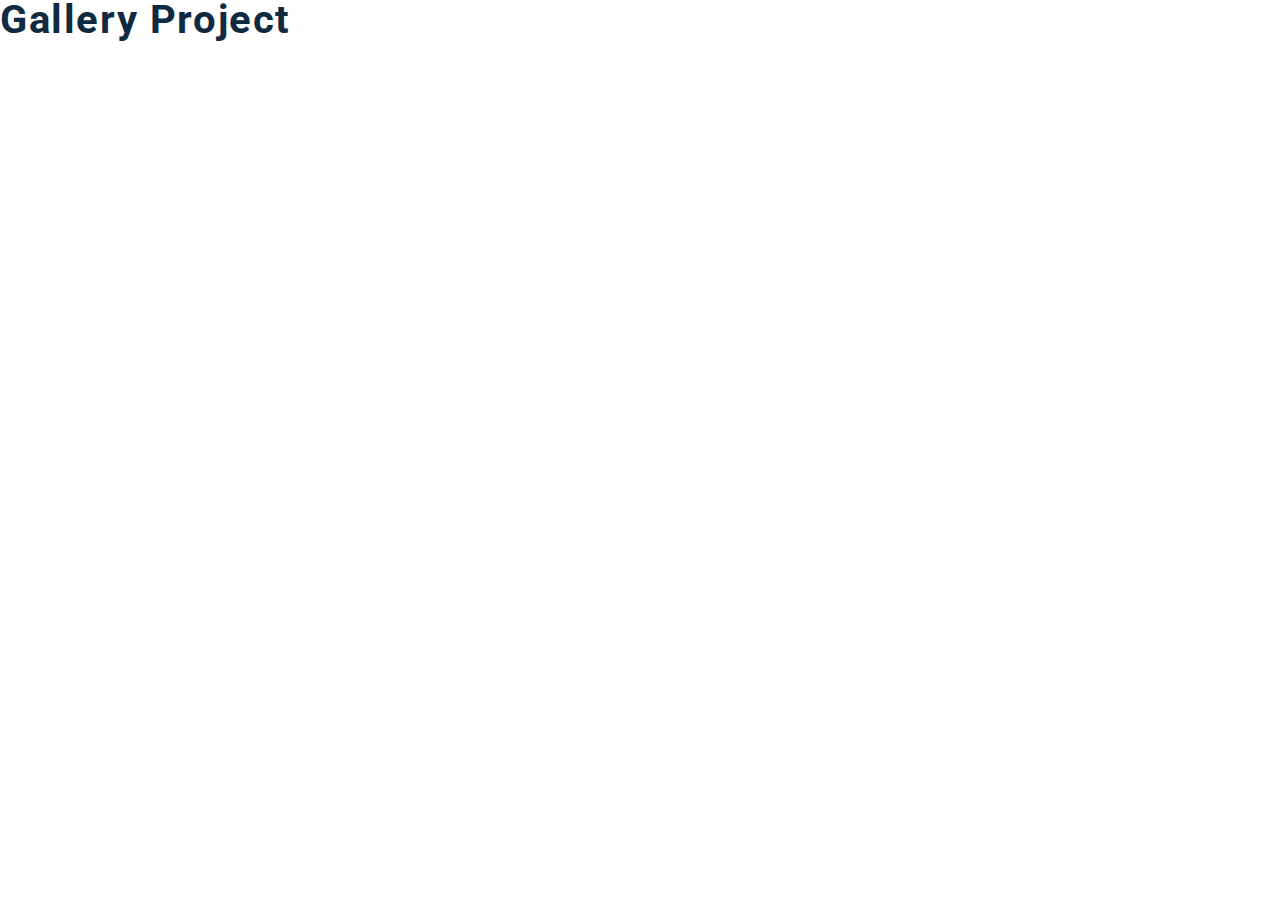
==== gallery/index.html @ 56b57bf1 "Gallery project start" ====
<!DOCTYPE html>
<html lang="en">
  <head>
    <meta charset="UTF-8" />
    <meta name="viewport" content="width=device-width, initial-scale=1.0" />
    <title>Gallery Starter</title>
    <!-- font-awesome -->
    <link
      rel="stylesheet"
      href="https://cdnjs.cloudflare.com/ajax/libs/font-awesome/5.14.0/css/all.min.css"
    />
    <!-- styles -->
    <link rel="stylesheet" href="styles.css" />
  </head>
  <body>
    <h2>gallery project</h2>
    <script src="app.js"></script>
  </body>
</html>
---- gallery/styles.css ----
/*
=============== 
Fonts
===============
*/
@import url('https://fonts.googleapis.com/css?family=Open+Sans|Roboto:400,700&display=swap');

/*
=============== 
Variables
===============
*/

:root {
  /* dark shades of primary color*/
  --clr-primary-1: hsl(205, 86%, 17%);
  --clr-primary-2: hsl(205, 77%, 27%);
  --clr-primary-3: hsl(205, 72%, 37%);
  --clr-primary-4: hsl(205, 63%, 48%);
  /* primary/main color */
  --clr-primary-5: hsl(205, 78%, 60%);
  /* lighter shades of primary color */
  --clr-primary-6: hsl(205, 89%, 70%);
  --clr-primary-7: hsl(205, 90%, 76%);
  --clr-primary-8: hsl(205, 86%, 81%);
  --clr-primary-9: hsl(205, 90%, 88%);
  --clr-primary-10: hsl(205, 100%, 96%);
  /* darkest grey - used for headings */
  --clr-grey-1: hsl(209, 61%, 16%);
  --clr-grey-2: hsl(211, 39%, 23%);
  --clr-grey-3: hsl(209, 34%, 30%);
  --clr-grey-4: hsl(209, 28%, 39%);
  /* grey used for paragraphs */
  --clr-grey-5: hsl(210, 22%, 49%);
  --clr-grey-6: hsl(209, 23%, 60%);
  --clr-grey-7: hsl(211, 27%, 70%);
  --clr-grey-8: hsl(210, 31%, 80%);
  --clr-grey-9: hsl(212, 33%, 89%);
  --clr-grey-10: hsl(210, 36%, 96%);
  --clr-white: #fff;
  --clr-red-dark: hsl(360, 67%, 44%);
  --clr-red-light: hsl(360, 71%, 66%);
  --clr-green-dark: hsl(125, 67%, 44%);
  --clr-green-light: hsl(125, 71%, 66%);
  --clr-black: #222;
  --ff-primary: 'Roboto', sans-serif;
  --ff-secondary: 'Open Sans', sans-serif;
  --transition: all 0.3s linear;
  --spacing: 0.1rem;
  --radius: 0.25rem;
  --light-shadow: 0 5px 15px rgba(0, 0, 0, 0.1);
  --dark-shadow: 0 5px 15px rgba(0, 0, 0, 0.4);
  --max-width: 1170px;
  --fixed-width: 620px;
}
/*
=============== 
Global Styles
===============
*/

*,
::after,
::before {
  margin: 0;
  padding: 0;
  box-sizing: border-box;
}
body {
  font-family: var(--ff-secondary);
  background: var(--clr-white);
  color: var(--clr-grey-1);
  line-height: 1.5;
  font-size: 0.875rem;
}
ul {
  list-style-type: none;
}
a {
  text-decoration: none;
}
h1,
h2,
h3,
h4 {
  letter-spacing: var(--spacing);
  text-transform: capitalize;
  line-height: 1.25;
  margin-bottom: 0.75rem;
  font-family: var(--ff-primary);
}
h1 {
  font-size: 3rem;
}
h2 {
  font-size: 2rem;
}
h3 {
  font-size: 1.25rem;
}
h4 {
  font-size: 0.875rem;
}
p {
  margin-bottom: 1.25rem;
  color: var(--clr-grey-5);
}
@media screen and (min-width: 800px) {
  h1 {
    font-size: 4rem;
  }
  h2 {
    font-size: 2.5rem;
  }
  h3 {
    font-size: 1.75rem;
  }
  h4 {
    font-size: 1rem;
  }
  body {
    font-size: 1rem;
  }
  h1,
  h2,
  h3,
  h4 {
    line-height: 1;
  }
}
/*  global classes */

/* section */
.section {
  padding: 5rem 0;
  width: 90vw;
  margin: 0 auto;
  max-width: 1170px;
  display: grid;
  gap: 2rem;
}
@media screen and (min-width: 768px) {
  .section {
    display: grid;
    grid-template-columns: 1fr 1fr;
  }
}
@media screen and (min-width: 992px) {
  .section {
    grid-template-columns: 1fr 1fr 1fr;
    width: 95vw;
  }
  .prev-btn {
    left: -4.5rem;
  }
  .next-btn {
    right: -4.5rem;
  }
}
.img {
  width: 100%;
  height: 100%;
  object-fit: cover;
  border-radius: var(--radius);
  cursor: pointer;
  transition: var(--transition);
  box-shadow: var(--light-shadow);
  height: 15rem;
}
.img:hover {
  box-shadow: var(--dark-shadow);
}

/*
=============== 
Modal
===============
*/

.modal {
  position: fixed;
  z-index: -1;
  left: 0;
  top: 0;
  width: 100%;
  height: 100%;
  background: rgb(0, 0, 0);
  transition: var(--transition);
  opacity: 0;
  display: grid;
  place-items: center;
  min-height: 100vh;
}
.modal.open {
  opacity: 1;
  z-index: 999;
}
.close-btn {
  position: absolute;
  top: 1rem;
  right: 1rem;
  font-size: 3rem;
  color: var(--clr-white);
  background: transparent;
  border-color: transparent;
  cursor: pointer;
}
.next-btn,
.prev-btn {
  position: absolute;
  top: 10rem;
  right: -2.5rem;
  transform: translateY(-50%);
  background: transparent;
  font-size: 2rem;
  color: var(--clr-white);
  border-color: transparent;
  cursor: pointer;
}
.prev-btn {
  left: -2.5rem;
}
@media screen and (min-width: 768px) {
  .prev-btn {
    left: -4rem;
  }
  .next-btn {
    right: -4rem;
  }
}

.modal-content {
  width: 80%;
  max-width: var(--max-width);
  margin: 0 auto;
  position: relative;
}
.main-img {
  width: 100%;
  height: 20rem;
  object-fit: cover;
  border-radius: var(--radius);
}
.image-name {
  text-align: center;
  margin: 1rem 0 3rem;
  color: var(--clr-white);
}
.modal-images {
  display: grid;
  grid-template-columns: repeat(5, 1fr);
}
.modal-img {
  width: 100%;
  height: 5rem;
  object-fit: cover;
  opacity: 0.5;
  transition: var(--transition);
  cursor: pointer;
}
.modal-img:hover {
  opacity: 1;
}
.modal-img.selected {
  opacity: 1;
}
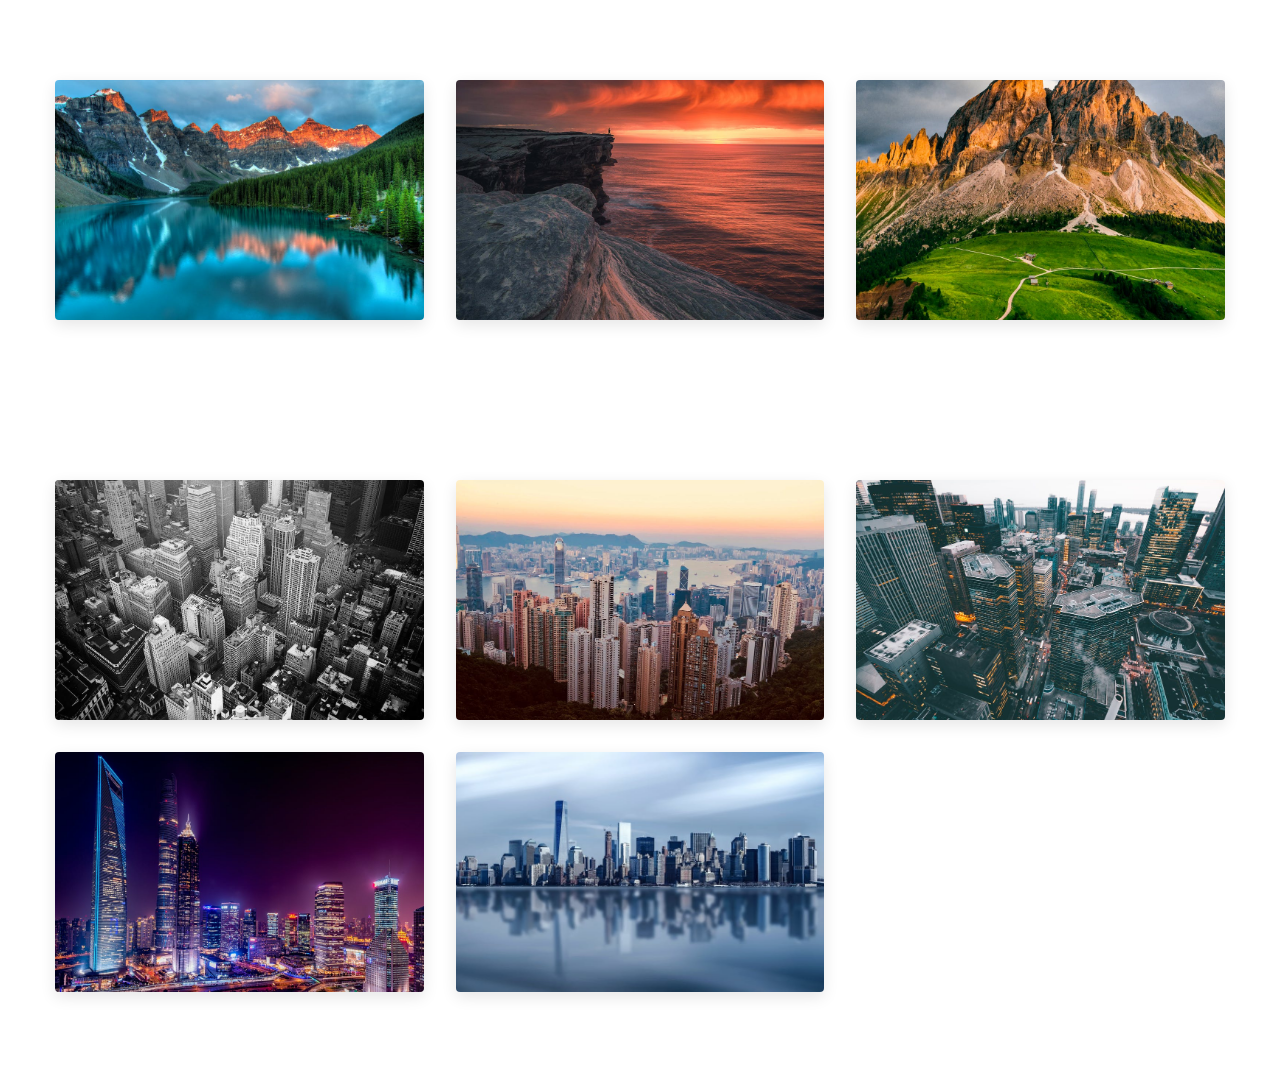
==== commit 6ed4c27a: "selecting elements: 2 sections, each its images and modal images" ====
--- a/gallery/index.html
+++ b/gallery/index.html
@@ -13,7 +13,45 @@
     <link rel="stylesheet" href="styles.css" />
   </head>
   <body>
-    <h2>gallery project</h2>
+    <!-- Nature images -->
+    <section class="section nature">
+        <img src="./images/nature-1.jpeg" title="nature-1" class="img" data-id="1" alt="nature image">
+        <img src="./images/nature-2.jpeg" title="nature-2" class="img" data-id="2" alt="nature image">
+        <img src="./images/nature-3.jpeg" title="nature-3" class="img" data-id="3" alt="nature image">
+    </section>
+
+    <!-- city images -->
+    <section class="section city">
+        <img src="images/city-1.jpeg" title="city-1" class="img" data-id="1" alt="city image">
+        <img src="images/city-2.jpeg" title="city-2" class="img" data-id="2" alt="city image">
+        <img src="images/city-3.jpeg" title="city-3" class="img" data-id="3" alt="city image">
+        <img src="images/city-4.jpeg" title="city-4" class="img" data-id="4" alt="city image">
+        <img src="images/city-5.jpeg" title="city-5" class="img" data-id="5" alt="city image">
+    </section>
+
+    <!-- modal images. class 'open' shows modal in page -->
+    <div class="modal">
+        <button class="close-btn">
+            <i class="fas fa-times"></i>
+        </button>
+        <!-- prev - next buttons -->
+        <div class="modal-content">
+            <button class="prev-btn">
+                <i class="fas fa-chevron-left"></i>
+            </button>
+            <button class="next-btn">
+                <i class="fas fa-chevron-right"></i>
+            </button>
+            <!-- image showed in modal, main-img class ot show image -->
+            <img src="images/nature-1.jpeg" class="main-img" alt="">
+            <h3 class="image-name">Image name</h3>
+            <!-- Small images blow the big picture -->
+            <div class="modal-images">
+                <img src="./images/nature-2.jpeg" class=" modal-img" alt="">
+                <img src="./images/city-2.jpeg" class=" modal-img selected" alt="">
+            </div>
+        </div>
+    </div>
     <script src="app.js"></script>
   </body>
 </html>
